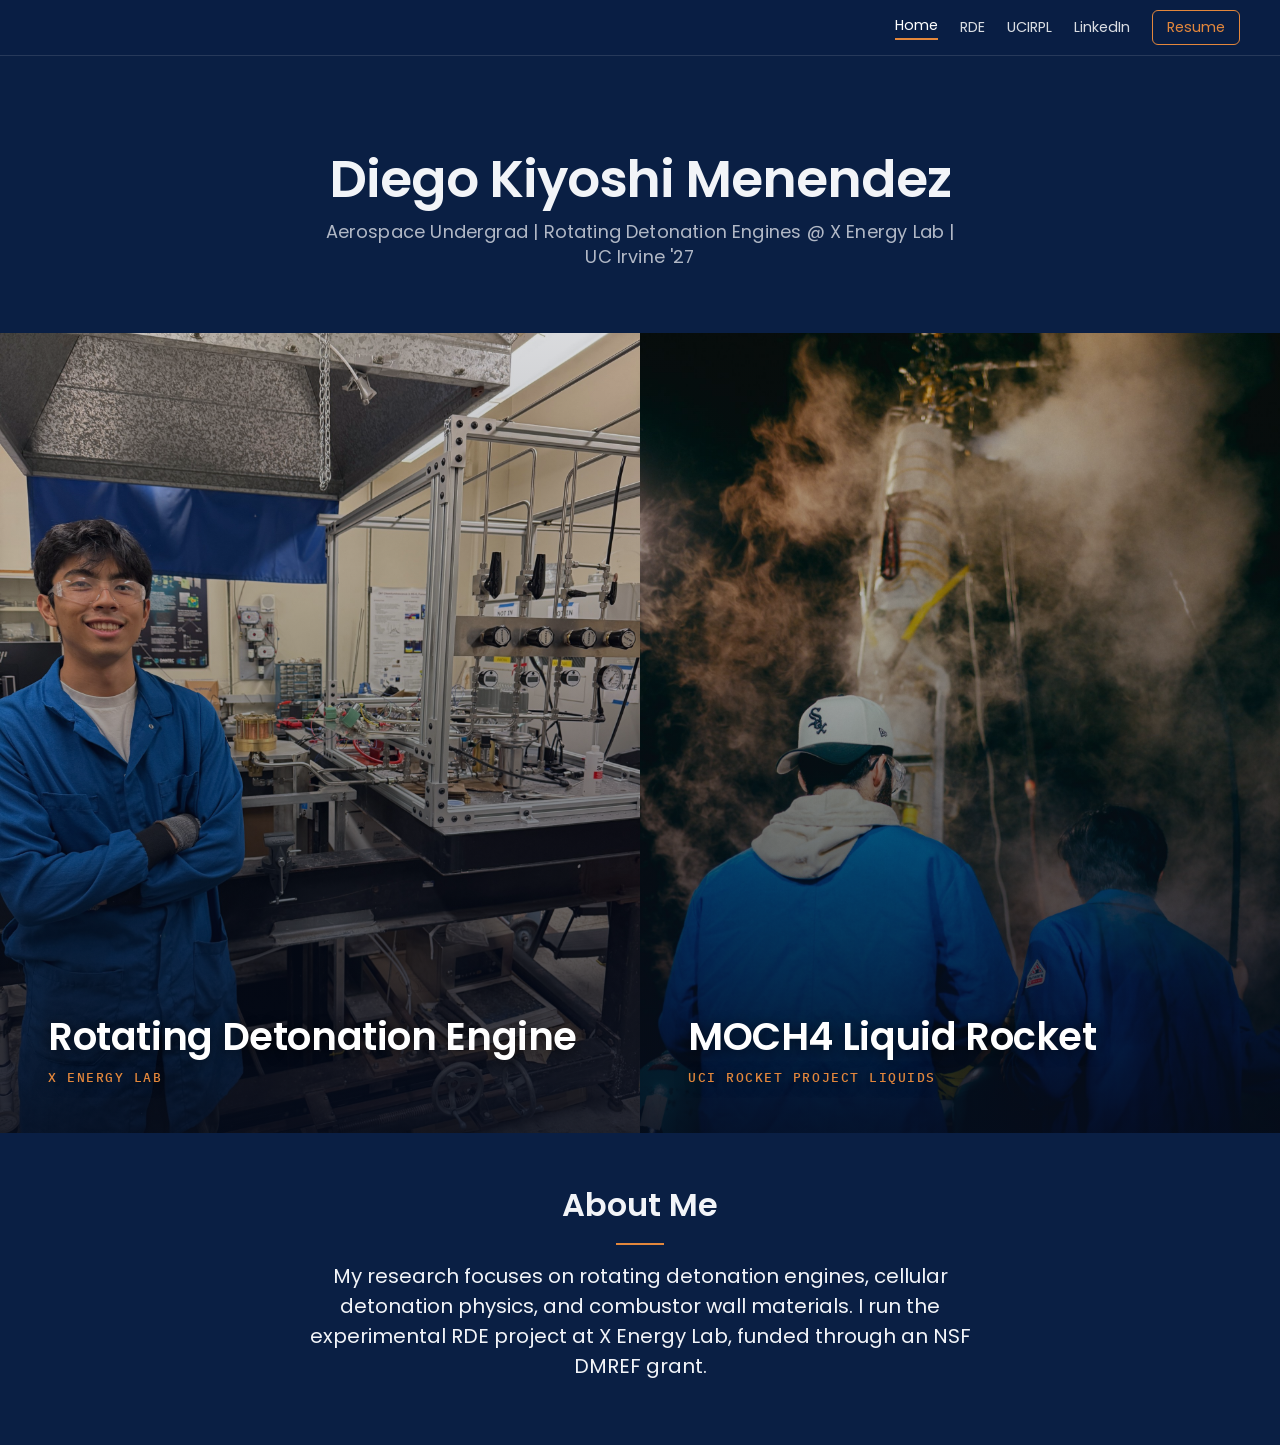
==== index.html @ c7a2fb4e "Add files via upload" ====
<!doctype html>
<html lang="en">
<head>
<meta charset="utf-8">
<meta name="viewport" content="width=device-width, initial-scale=1">
<title>Diego Kiyoshi Menendez</title>
<link rel="preconnect" href="https://fonts.googleapis.com">
<link rel="preconnect" href="https://fonts.gstatic.com" crossorigin>
<link rel="stylesheet" href="https://fonts.googleapis.com/css2?family=Poppins:wght@400;500;600;700&family=IBM+Plex+Mono:wght@400;500&display=swap">
<style>
  html, body {
    margin: 0;
    padding: 0;
    background: #0A1F44;
    color: #FFFFFF;
    font-family: "Poppins", "Helvetica Neue", Helvetica, Arial, sans-serif;
  }
  h1 {
    margin: 0;
    padding: 24px 24px;
    font-size: clamp(2rem, 4.5vw, 3.25rem);
    font-weight: 600;
    text-align: center;
  }
  h1 a {
    color: inherit;
    text-decoration: none;
  }
  .tagline {
    margin: 0;
    padding: 0 40px 20px;
    text-align: center;
    font-size: 1.1rem;
    line-height: 1.4;
  }
  .about {
    padding: 48px 40px 64px;
    max-width: 70ch;
    margin: 0 auto;
    text-align: center;
  }
  .about h2 {
    margin: 0 0 16px;
    font-size: 2rem;
    font-weight: 600;
  }
  .about p {
    margin: 0;
    font-size: 1.25rem;
    line-height: 1.5;
  }
  .links {
    display: flex;
    justify-content: center;
    gap: 32px;
    padding: 0 24px 32px;
    font-size: 1.1rem;
  }
  .links a {
    color: #FFFFFF;
    text-decoration: underline;
  }
  .panels {
    display: grid;
    grid-template-columns: 1fr 1fr;
    gap: 0;
  }
  .panel {
    position: relative;
    display: block;
    aspect-ratio: 1 / 1;
    overflow: hidden;
    color: #FFFFFF;
    text-decoration: none;
    background-color: #0A1F44;
    background-size: cover;
    background-position: center;
    transition: opacity 0.2s;
  }
  .panel:hover { opacity: 0.8; }
  .panel::before {
    content: "";
    position: absolute;
    top: 0; right: 0; bottom: 0; left: 0;
    background: rgba(0, 0, 0, 0.45);
  }
  .panel span {
    z-index: 1;
    text-shadow: 0 2px 14px rgba(0, 0, 0, 0.6);
    position: absolute;
    left: 24px;
    right: 24px;
    top: 50%;
    transform: translateY(-50%);
    text-align: center;
    font-size: clamp(1.75rem, 4vw, 3.25rem);
    font-weight: 600;
  }
  .panel span small {
    display: block;
    margin-top: 10px;
    font-size: clamp(1rem, 1.6vw, 1.3rem);
    font-weight: 500;
  }
  /* Placeholder images. To use your own, replace each url(...) with a file path,
     for example: #rde { background-image: url("images/rde.jpg"); } */
  #rde {
    background-image: url("rde.jpg");
  }
  #ucirpl {
    background-image: url("ucirpl.jpg");
  }

  @media (max-width: 700px) {
    .panels { grid-template-columns: 1fr; }
  }
</style>
<link rel="stylesheet" href="theme.css?v=2">
<script src="theme.js?v=1"></script>
</head>
<body>
  <nav class="bar bar-home"><a class="brand" href="./">Diego Kiyoshi Menendez</a><div class="bar-links"><a href="./" aria-current="page">Home</a><a href="rde.html">RDE</a><a href="ucirpl.html">UCIRPL</a><a href="https://www.linkedin.com/in/diegokmenendez">LinkedIn</a><a class="btn" href="resume.pdf">Resume</a></div></nav>
  <h1><a href="./">Diego Kiyoshi Menendez</a></h1>
  <p class="tagline">Aerospace Undergrad | Rotating Detonation Engines @ X Energy Lab | UC Irvine '27</p>
  <div class="panels">
    <a class="panel" id="rde" href="rde.html"><i class="bg"></i><span>Rotating Detonation Engine<small>X Energy Lab</small></span></a>
    <a class="panel" id="ucirpl" href="ucirpl.html"><i class="bg"></i><span>MOCH4 Liquid Rocket<small>UCI Rocket Project Liquids</small></span></a>
  </div>
  <section class="about">
    <h2>About Me</h2>
    <p>My research focuses on rotating detonation engines, cellular detonation physics, and combustor wall materials. I run the experimental RDE project at X Energy Lab, funded through an NSF DMREF grant.</p>
  </section>
</body>
</html>
---- theme.css ----
/* Visual theme layer. Loaded after each page's own styles, so it overrides them.
   To turn the whole theme off, remove the theme.css and theme.js lines from a page's <head>. */

:root {
  --accent: #E3873C;
  --accent-soft: rgba(227, 135, 60, 0.45);
  --line: rgba(255, 255, 255, 0.12);
  --mono: "IBM Plex Mono", ui-monospace, "SF Mono", Menlo, Consolas, monospace;
  /* Side gutter: 40px minimum, and content stops at 1200px wide on big screens */
  --g: max(40px, calc((100% - 1200px) / 2));
}

html { scroll-behavior: smooth; }
body { counter-reset: sec; }

/* ---------- Top bar ---------- */
.bar {
  position: sticky;
  top: 0;
  z-index: 50;
  display: flex;
  align-items: center;
  justify-content: space-between;
  gap: 12px 24px;
  flex-wrap: wrap;
  padding: 12px var(--g);
  background: rgba(10, 31, 68, 0.94);
  -webkit-backdrop-filter: blur(8px);
  backdrop-filter: blur(8px);
  border-bottom: 1px solid var(--line);
}
.bar .brand {
  color: #FFFFFF;
  text-decoration: none;
  font-weight: 600;
  font-size: 1.05rem;
}
.bar-home { justify-content: flex-end; }
.bar-home .brand { display: none; }
.bar-links {
  display: flex;
  align-items: center;
  gap: 8px 22px;
  flex-wrap: wrap;
  font-size: 0.95rem;
}
.bar-links a {
  color: #FFFFFF;
  text-decoration: none;
  opacity: 0.85;
  transition: color 0.2s, opacity 0.2s, background 0.2s;
}
.bar-links a:hover { opacity: 1; color: var(--accent); }
.bar-links a[aria-current="page"] {
  opacity: 1;
  border-bottom: 2px solid var(--accent);
  padding-bottom: 2px;
}
.bar-links a.btn {
  opacity: 1;
  color: var(--accent);
  border: 1px solid var(--accent);
  padding: 6px 14px;
  border-radius: 6px;
}
.bar-links a.btn:hover { background: var(--accent); color: #0A1F44; }

/* ---------- Headings ---------- */
h2 { font-size: clamp(1.75rem, 3.6vw, 2.75rem); }
.overview .title { font-size: clamp(1.6rem, 3.4vw, 2.5rem); }
.section h2 { font-size: clamp(1.5rem, 3vw, 2.25rem); }
.row h3 { font-size: clamp(1.4rem, 2.6vw, 2rem); }

/* Small numbered label above each section title, and a short accent rule below it */
.section h2::before,
.design .row h3::before {
  counter-increment: sec;
  content: counter(sec, decimal-leading-zero);
  display: block;
  margin-bottom: 10px;
  font-family: var(--mono);
  font-size: 0.8rem;
  font-weight: 500;
  letter-spacing: 0.14em;
  line-height: 1;
  color: var(--accent);
}
.section h2::after,
.design .row h3::after {
  content: "";
  display: block;
  width: 48px;
  height: 2px;
  margin-top: 14px;
  background: var(--accent);
}

/* ---------- Content width and spacing ---------- */
.overview { padding-left: var(--g); padding-right: var(--g); }
.hotfires-head { padding-left: var(--g); padding-right: var(--g); }
.design > h2 { padding-left: var(--g); padding-right: var(--g); }
.design .row { padding-left: var(--g); padding-right: var(--g); }

.section {
  position: relative;
  padding: 64px var(--g) 8px;
}
.overview + .section { padding-top: 48px; }
.section::before {
  content: "";
  position: absolute;
  top: 0;
  left: var(--g);
  right: var(--g);
  height: 1px;
  background: var(--line);
}
.overview + .section::before { display: none; }

/* ---------- Hotfire timeline ---------- */
.timeline { padding-left: var(--g); padding-right: var(--g); }
.timeline::before {
  left: var(--g);
  right: var(--g);
  background: var(--accent-soft);
}
.tl-item::before { background: var(--accent); }
.tl-item .date {
  font-family: var(--mono);
  font-weight: 500;
  letter-spacing: 0.02em;
  font-size: clamp(1.1rem, 2vw, 1.4rem);
}
.video {
  border-radius: 8px;
  overflow: hidden;
  border: 1px solid var(--line);
  box-sizing: border-box;
}

/* ---------- Images ---------- */
.media img,
.media video {
  border-radius: 8px;
  border: 1px solid var(--line);
  box-sizing: border-box;
}
.media.card img {
  background: #FFFFFF;
  padding: 14px;
}
.cap {
  display: block;
  margin-top: 10px;
  font-size: 0.82rem;
  line-height: 1.4;
  color: rgba(255, 255, 255, 0.58);
}

/* ---------- Links ---------- */
.pubs a {
  color: var(--accent);
  text-decoration-color: var(--accent-soft);
  text-underline-offset: 3px;
}
.pubs a:hover { text-decoration-color: var(--accent); }
.pubs .tag,
.pubs .venue { font-family: var(--mono); font-size: 0.78em; letter-spacing: 0.02em; }
.pub-group {
  font-family: var(--mono);
  font-size: 0.85rem;
  font-weight: 500;
  letter-spacing: 0.1em;
  text-transform: uppercase;
  color: var(--accent);
}
.footer a { transition: color 0.2s; }
.footer a:hover { color: var(--accent); }

/* ---------- Home: project cards ---------- */
#rde, #ucirpl { background-image: none; }
.panel .bg {
  position: absolute;
  top: 0; right: 0; bottom: 0; left: 0;
  background-size: cover;
  background-position: center;
  transition: transform 0.6s ease;
}
#rde .bg { background-image: url("rde.jpg"); }
#ucirpl .bg { background-image: url("ucirpl.jpg"); }
.panel::before { z-index: 1; transition: background 0.3s; }
.panel span { z-index: 2; }
.panel::after {
  content: "";
  position: absolute;
  top: 0; right: 0; bottom: 0; left: 0;
  z-index: 3;
  pointer-events: none;
  box-shadow: inset 0 0 0 0 var(--accent);
  transition: box-shadow 0.25s;
}
.panel:hover { opacity: 1; }
.panel:hover .bg { transform: scale(1.05); }
.panel:hover::before { background: rgba(0, 0, 0, 0.32); }
.panel:hover::after { box-shadow: inset 0 0 0 4px var(--accent); }
.panel span small {
  display: block;
  margin-top: 10px;
  font-size: clamp(1rem, 1.6vw, 1.3rem);
  font-weight: 500;
}
.about h2::after {
  content: "";
  display: block;
  width: 48px;
  height: 2px;
  margin: 14px auto 0;
  background: var(--accent);
}

/* ---------- Fade-in on scroll (only active when theme.js runs) ---------- */
html.js .reveal {
  opacity: 0;
  transform: translateY(16px);
  transition: opacity 0.7s ease, transform 0.7s ease;
}
html.js .reveal.in { opacity: 1; transform: none; }

@media (max-width: 800px) {
  .bar { position: static; }
}
@media (prefers-reduced-motion: reduce) {
  html { scroll-behavior: auto; }
  html.js .reveal { opacity: 1; transform: none; transition: none; }
  .panel .bg, .panel::before, .panel::after { transition: none; }
}

/* =====================================================================
   v2 refinements (appended). Delete everything from this line down to
   return to the v1 look.
   ===================================================================== */
:root { --text: #F2F4F8; --muted: rgba(242, 244, 248, 0.72); }
html { scroll-padding-top: 72px; }
body { color: var(--text); -webkit-font-smoothing: antialiased; text-rendering: optimizeLegibility; }
::selection { background: var(--accent); color: #0A1F44; }
a:focus-visible { outline: 2px solid var(--accent); outline-offset: 3px; border-radius: 3px; }

/* Text contrast and body scale */
.cap { color: var(--muted); font-size: 0.85rem; }
.pubs .tag, .pubs .venue { opacity: 1; color: var(--muted); font-size: 0.8rem; }
.row .sub, .role-line { opacity: 1; color: var(--muted); }
.section .detail, .row .detail, .row .detail-list, .overview p {
  font-size: clamp(1rem, 1.3vw, 1.125rem);
  line-height: 1.65;
}

/* Bar */
.bar { padding-top: 10px; padding-bottom: 10px; }
.bar-links { font-size: 0.9rem; }
.bar .brand { font-size: 1rem; }

/* Home hero */
h1 { letter-spacing: -0.02em; line-height: 1.05; padding: clamp(56px, 8vw, 96px) 24px 12px; }
.tagline {
  max-width: 60ch;
  margin: 0 auto;
  padding: 0 24px clamp(36px, 5vw, 64px);
  font-size: clamp(0.95rem, 1.4vw, 1.125rem);
  color: var(--muted);
  letter-spacing: 0.01em;
}

/* Home cards */
.panel { aspect-ratio: 4 / 5; }
.panel::before {
  background: linear-gradient(to top, rgba(5, 12, 28, 0.88) 0%, rgba(5, 12, 28, 0.35) 55%, rgba(5, 12, 28, 0.15) 100%);
}
.panel:hover::before { background: linear-gradient(to top, rgba(5, 12, 28, 0.8) 0%, rgba(5, 12, 28, 0.22) 55%, rgba(5, 12, 28, 0.08) 100%); }
.panel span {
  top: auto;
  bottom: clamp(24px, 4vw, 48px);
  transform: none;
  text-align: left;
  left: clamp(24px, 4vw, 48px);
  right: 24px;
  font-size: clamp(1.5rem, 3vw, 2.5rem);
  line-height: 1.1;
  letter-spacing: -0.01em;
}
.panel span small {
  font-family: var(--mono);
  font-size: 0.8rem;
  font-weight: 500;
  letter-spacing: 0.12em;
  text-transform: uppercase;
  color: var(--accent);
  margin-top: 12px;
}

/* Section rhythm */
.section h2::before, .design .row h3::before { font-size: 0.75rem; margin-bottom: 14px; }
.section { padding-top: clamp(56px, 7vw, 96px); padding-bottom: clamp(24px, 3vw, 40px); }
.overview + .section { padding-top: clamp(40px, 5vw, 64px); }
.section h2 { letter-spacing: -0.015em; }
.section h2::after, .design .row h3::after { margin-top: 16px; margin-bottom: 8px; }
.section .detail + .detail { margin-top: 16px; }

/* UCIRPL hierarchy */
.hotfires-head h2, .design > h2 {
  font-size: clamp(1.75rem, 3.6vw, 2.75rem);
  font-weight: 600;
  letter-spacing: -0.015em;
}
.hotfires-head .role-line { font-size: clamp(1rem, 1.6vw, 1.25rem); }
.design > h2 { padding-top: clamp(32px, 5vw, 56px); }
.design .row { padding-top: 28px; padding-bottom: 28px; }
.design .row + .row { border-top: 1px solid var(--line); }
.design .row + .row { margin-left: var(--g); margin-right: var(--g); padding-left: 0; padding-right: 0; }
.row h3 { font-weight: 600; }

/* Media framing (no cropping) */
.media img, .media video, .video { border-radius: 10px; box-shadow: 0 12px 32px -12px rgba(0, 0, 0, 0.6); }
.media.card img { padding: 18px; }

/* Publications */
.pub-group { margin-top: 32px; padding-top: 16px; border-top: 1px solid var(--line); font-size: 0.78rem; letter-spacing: 0.14em; }
.pubs li { margin-bottom: 24px; padding-left: 14px; border-left: 2px solid var(--accent-soft); transition: border-color 0.2s; }
.pubs li:hover { border-left-color: var(--accent); }
.pubs a { font-weight: 500; line-height: 1.35; }
.pubs .tag { margin-bottom: 4px; }
.pubs .venue { margin-top: 6px; }

/* Footer */
.footer { border-top: 1px solid var(--line); padding: 32px var(--g); gap: 28px; font-size: 0.9rem; }
.footer a { color: var(--muted); text-decoration: none; border-bottom: 1px solid transparent; transition: color 0.2s, border-color 0.2s; }
.footer a:hover { color: var(--accent); border-bottom-color: var(--accent); }

/* Mobile */
@media (max-width: 700px) { .panel { aspect-ratio: 4 / 3; } }
@media (max-width: 800px) {
  :root { --g: max(20px, calc((100% - 1200px) / 2)); }
  .bar { padding: 10px 20px; gap: 8px 16px; }
  .bar-links, .bar-home .bar-links { width: 100%; justify-content: space-between; font-size: 0.88rem; gap: 6px 12px; }
  .bar-links a.btn { padding: 5px 12px; }
  .section, .overview, .hotfires-head, .design > h2, .design .row, .timeline { padding-left: 20px; padding-right: 20px; }
  .design .row + .row { margin-left: 0; margin-right: 0; padding-left: 20px; padding-right: 20px; }
  .section::before { left: 20px; right: 20px; }
  .section h2::after, .design .row h3::after { width: 40px; }
}
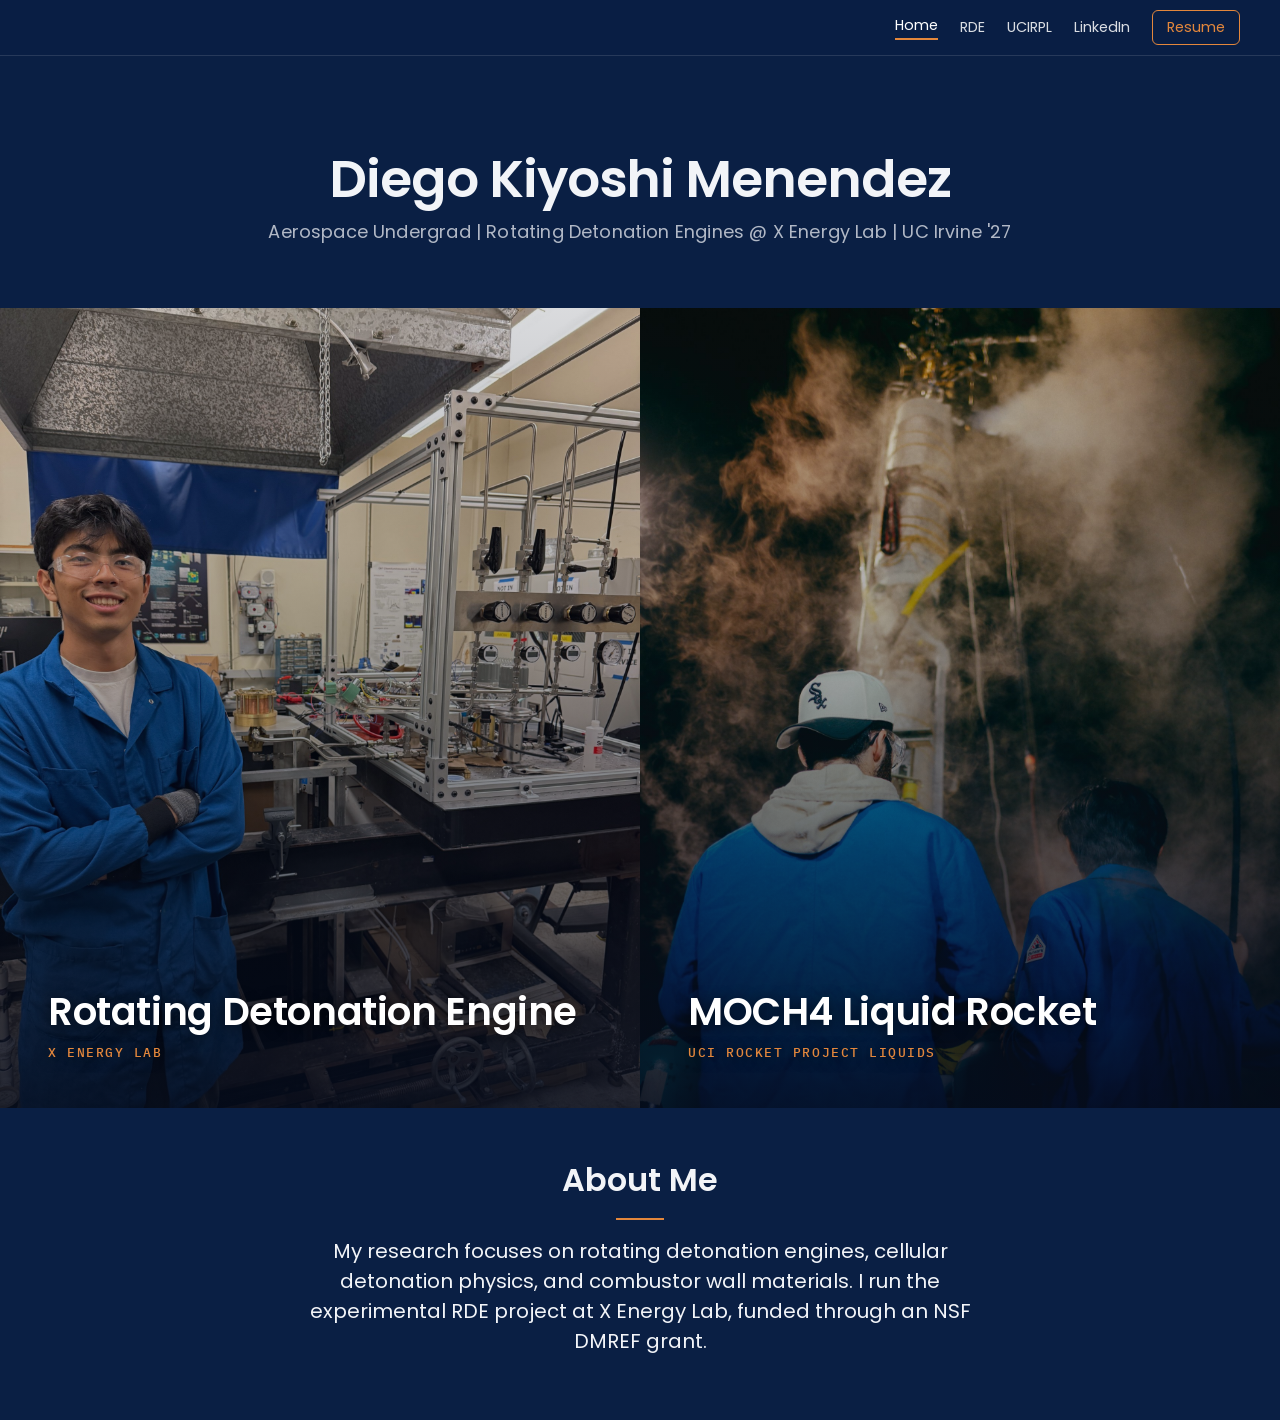
==== commit 7abab400: "Add files via upload" ====
--- a/index.html
+++ b/index.html
@@ -115,7 +115,7 @@
     .panels { grid-template-columns: 1fr; }
   }
 </style>
-<link rel="stylesheet" href="theme.css?v=2">
+<link rel="stylesheet" href="theme.css?v=3">
 <script src="theme.js?v=1"></script>
 </head>
 <body>
--- a/theme.css
+++ b/theme.css
@@ -262,7 +262,8 @@
 /* Home hero */
 h1 { letter-spacing: -0.02em; line-height: 1.05; padding: clamp(56px, 8vw, 96px) 24px 12px; }
 .tagline {
-  max-width: 60ch;
+  max-width: 90ch;
+  text-wrap: balance;
   margin: 0 auto;
   padding: 0 24px clamp(36px, 5vw, 64px);
   font-size: clamp(0.95rem, 1.4vw, 1.125rem);
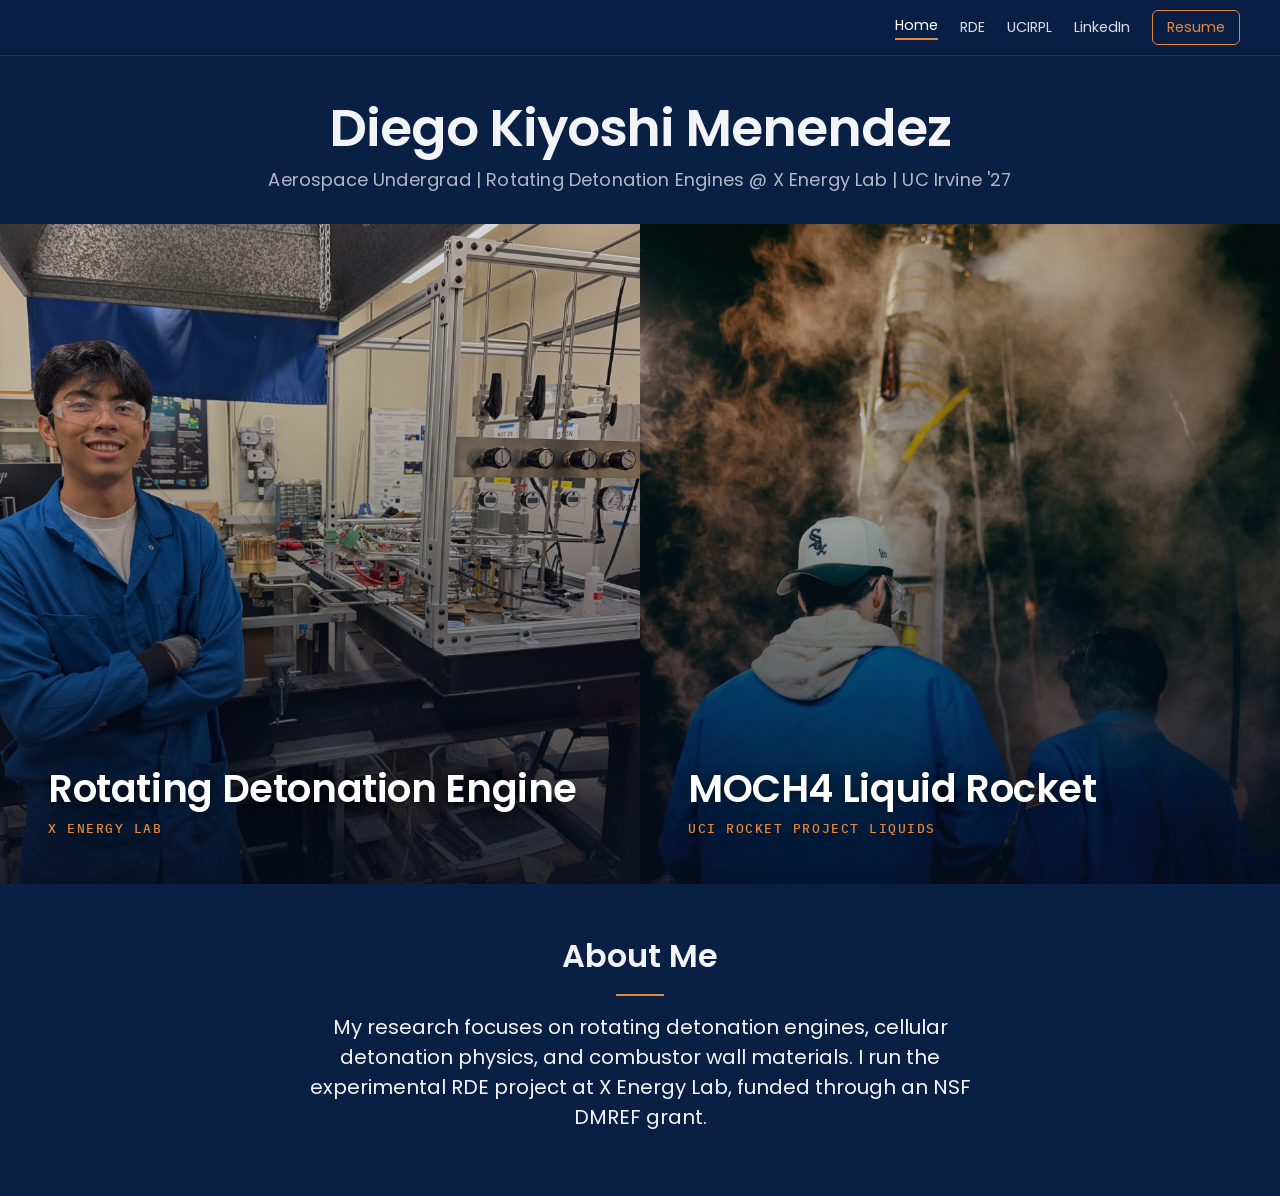
==== commit 8838ba4b: "Add files via upload" ====
--- a/index.html
+++ b/index.html
@@ -115,7 +115,7 @@
     .panels { grid-template-columns: 1fr; }
   }
 </style>
-<link rel="stylesheet" href="theme.css?v=3">
+<link rel="stylesheet" href="theme.css?v=5">
 <script src="theme.js?v=1"></script>
 </head>
 <body>
--- a/theme.css
+++ b/theme.css
@@ -348,3 +348,12 @@
   .section::before { left: 20px; right: 20px; }
   .section h2::after, .design .row h3::after { width: 40px; }
 }
+
+/* Captions hidden for consistency (UCIRPL has none). Delete this rule to show them on the RDE page again. */
+.cap { display: none; }
+
+/* Home: keep project titles visible on first load. Delete this block to undo. */
+h1 { padding-top: clamp(28px, 3.5vw, 48px); }
+.tagline { padding-bottom: clamp(20px, 2.5vw, 32px); }
+.panel { aspect-ratio: auto; height: clamp(420px, calc(100svh - 240px), 760px); }
+@media (max-width: 700px) { .panel { height: auto; aspect-ratio: 4 / 3; } }
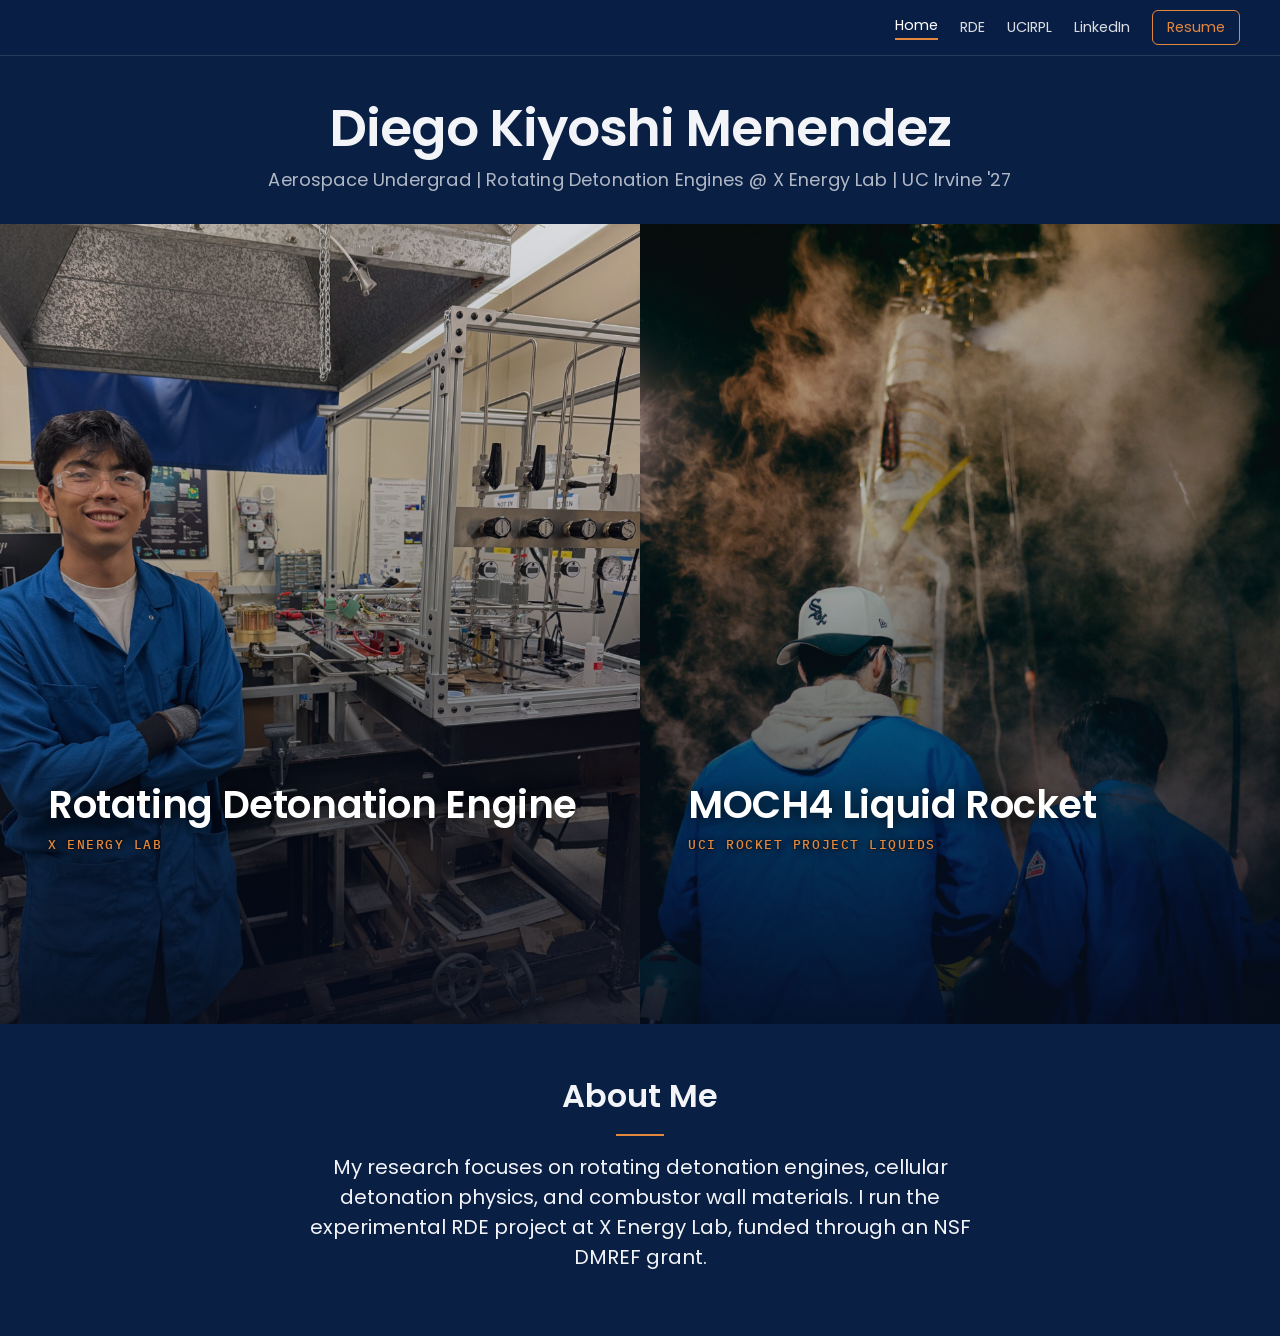
==== commit 00061701: "Add files via upload" ====
--- a/index.html
+++ b/index.html
@@ -115,7 +115,7 @@
     .panels { grid-template-columns: 1fr; }
   }
 </style>
-<link rel="stylesheet" href="theme.css?v=5">
+<link rel="stylesheet" href="theme.css?v=6">
 <script src="theme.js?v=1"></script>
 </head>
 <body>
--- a/theme.css
+++ b/theme.css
@@ -357,3 +357,28 @@
 .tagline { padding-bottom: clamp(20px, 2.5vw, 32px); }
 .panel { aspect-ratio: auto; height: clamp(420px, calc(100svh - 240px), 760px); }
 @media (max-width: 700px) { .panel { height: auto; aspect-ratio: 4 / 3; } }
+
+/* Home: tall cards, titles float with the scroll then settle at the card bottom.
+   Delete this block (and the "fit the viewport" block above it) to undo. */
+.panel {
+  height: auto;
+  aspect-ratio: 4 / 5;
+  overflow: clip;
+  display: flex;
+  align-items: flex-end;
+}
+.panel span {
+  position: sticky;
+  top: auto;
+  left: auto;
+  right: auto;
+  bottom: clamp(24px, 4vw, 48px);
+  transform: none;
+  box-sizing: border-box;
+  width: 100%;
+  margin-bottom: clamp(24px, 4vw, 48px);
+  padding: 0 clamp(24px, 4vw, 48px);
+}
+@media (max-width: 700px) { .panel { aspect-ratio: 4 / 3; } }
+.panel span small { text-shadow: 0 1px 10px rgba(0, 0, 0, 0.95), 0 0 3px rgba(0, 0, 0, 0.8); }
+.panel span { text-shadow: 0 2px 16px rgba(0, 0, 0, 0.8); }
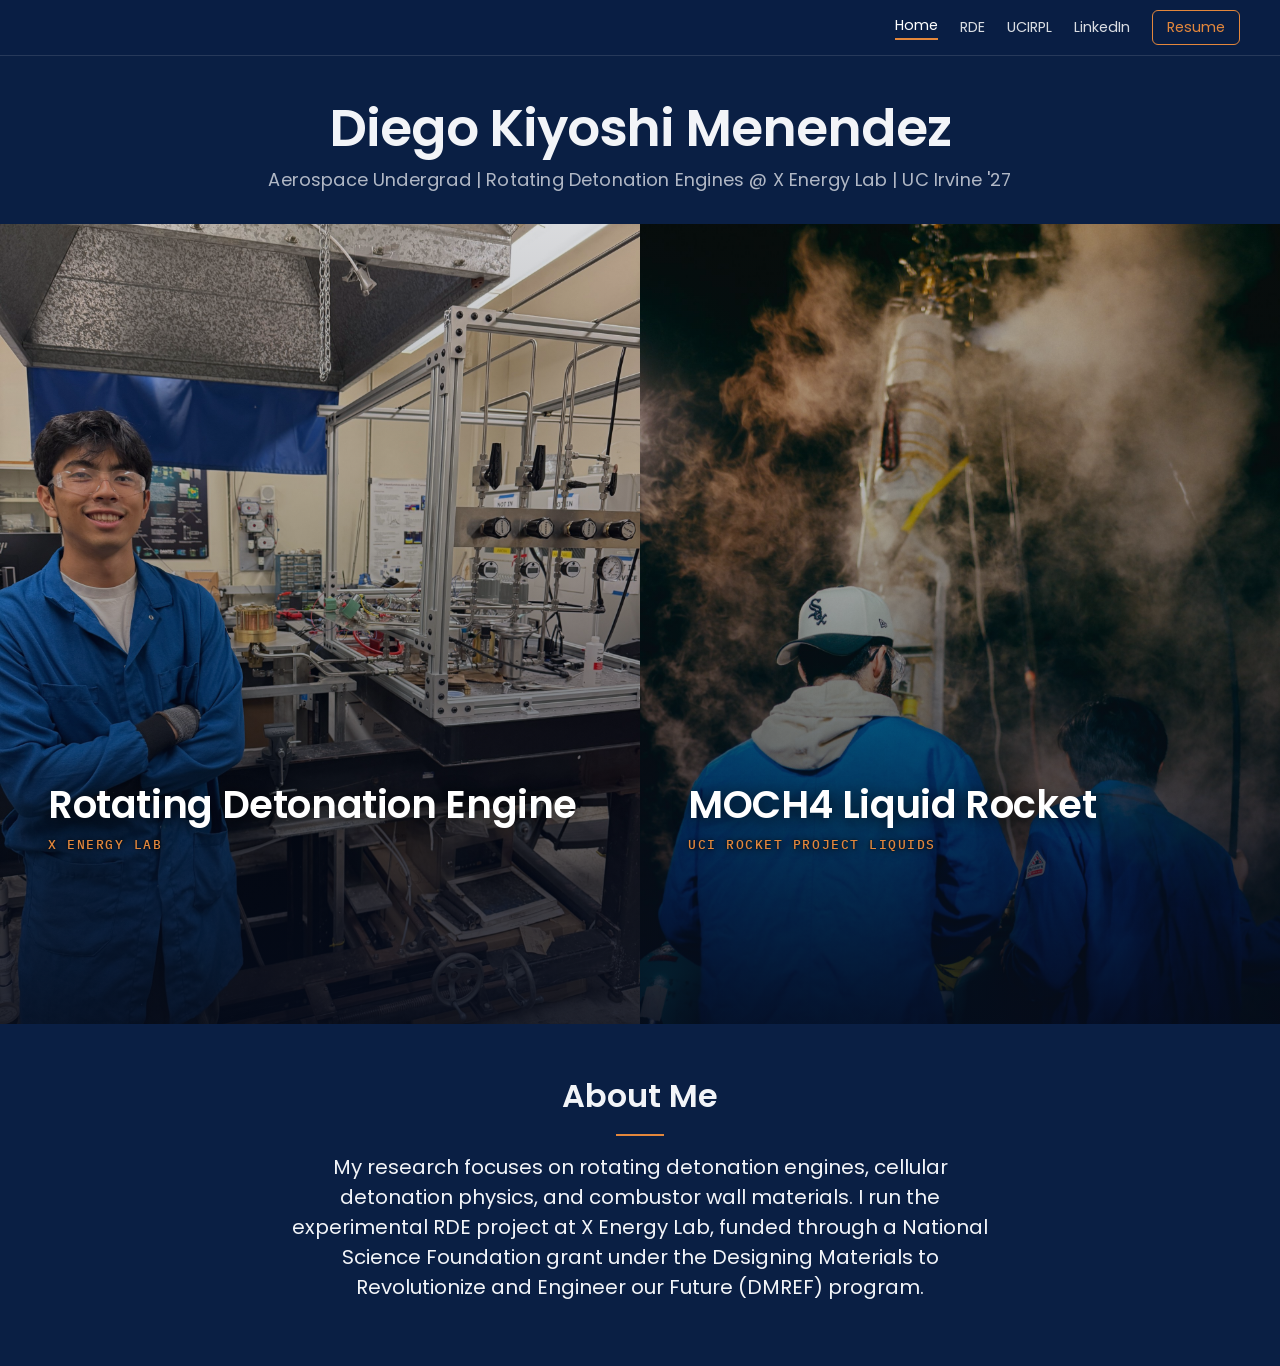
==== commit 442f8847: "Add files via upload" ====
--- a/index.html
+++ b/index.html
@@ -128,7 +128,7 @@
   </div>
   <section class="about">
     <h2>About Me</h2>
-    <p>My research focuses on rotating detonation engines, cellular detonation physics, and combustor wall materials. I run the experimental RDE project at X Energy Lab, funded through an NSF DMREF grant.</p>
+    <p>My research focuses on rotating detonation engines, cellular detonation physics, and combustor wall materials. I run the experimental RDE project at X Energy Lab, funded through a National Science Foundation grant under the Designing Materials to Revolutionize and Engineer our Future (DMREF) program.</p>
   </section>
 </body>
 </html>
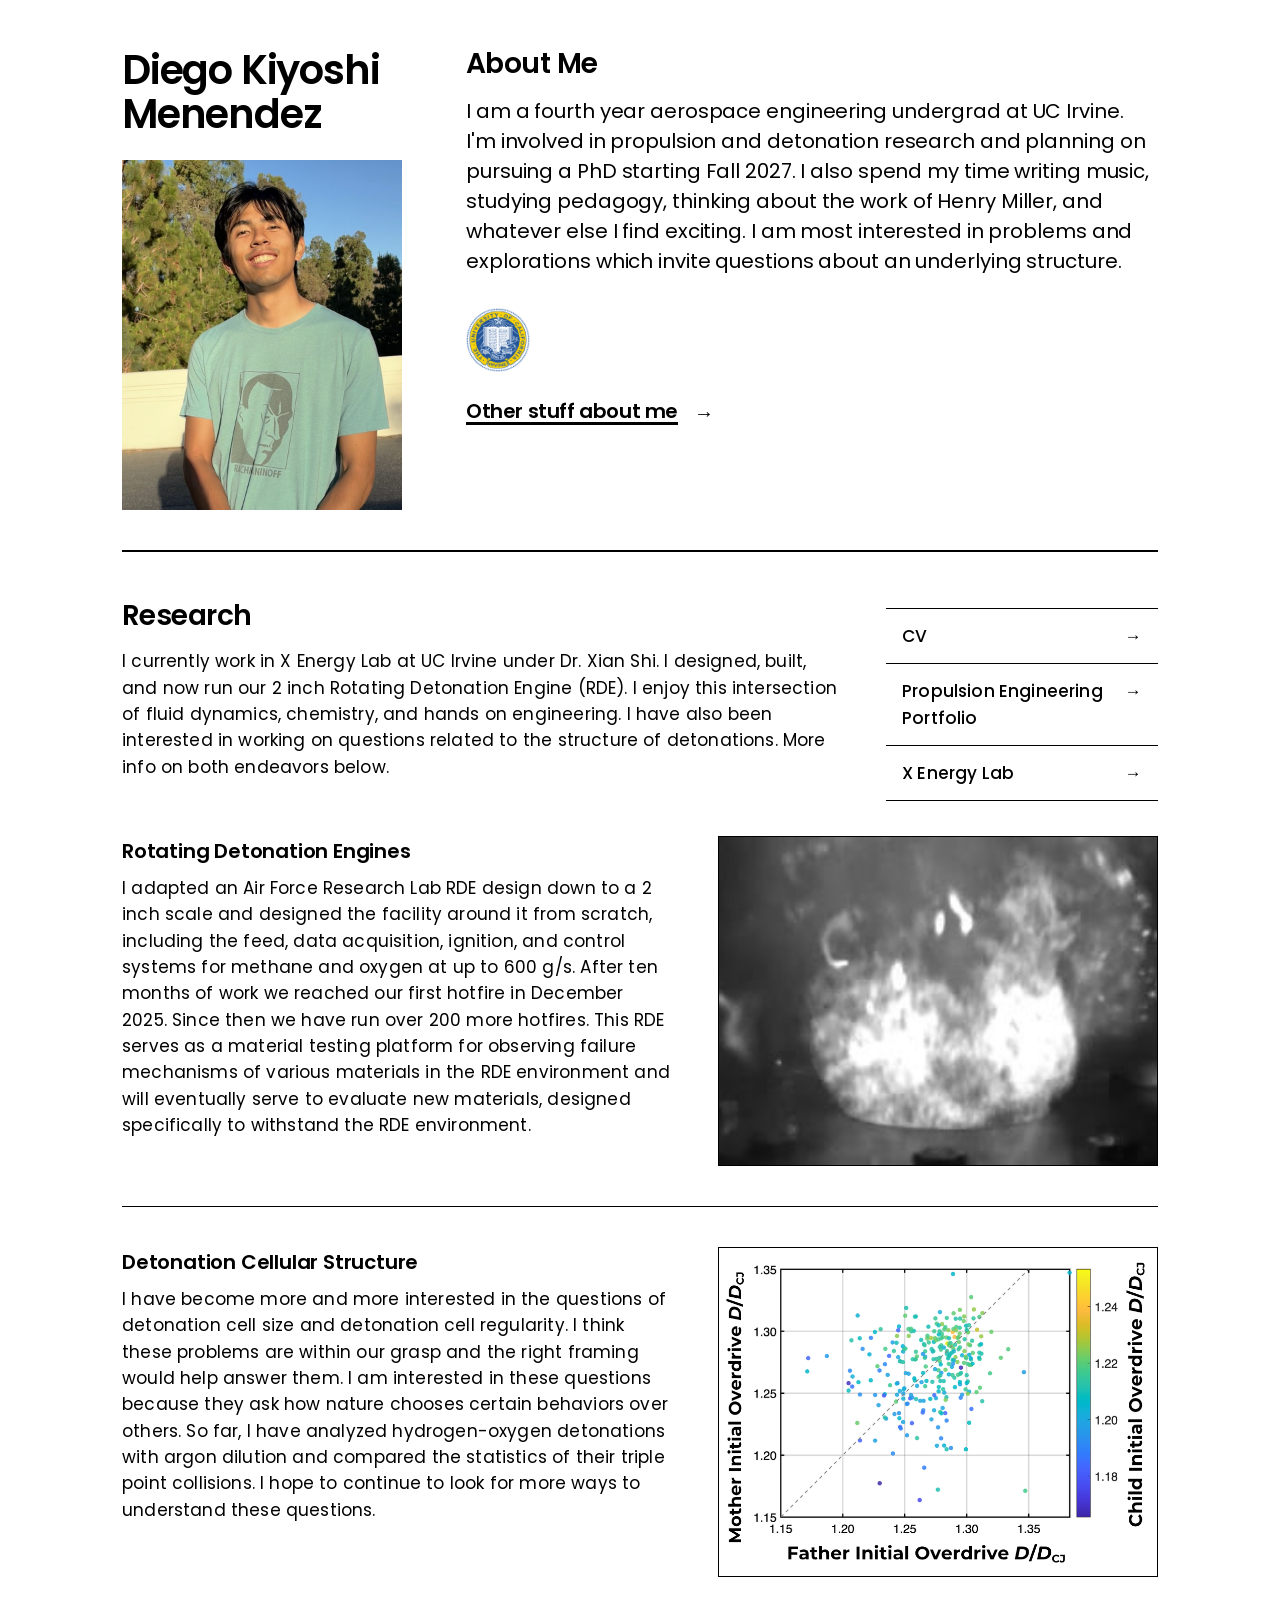
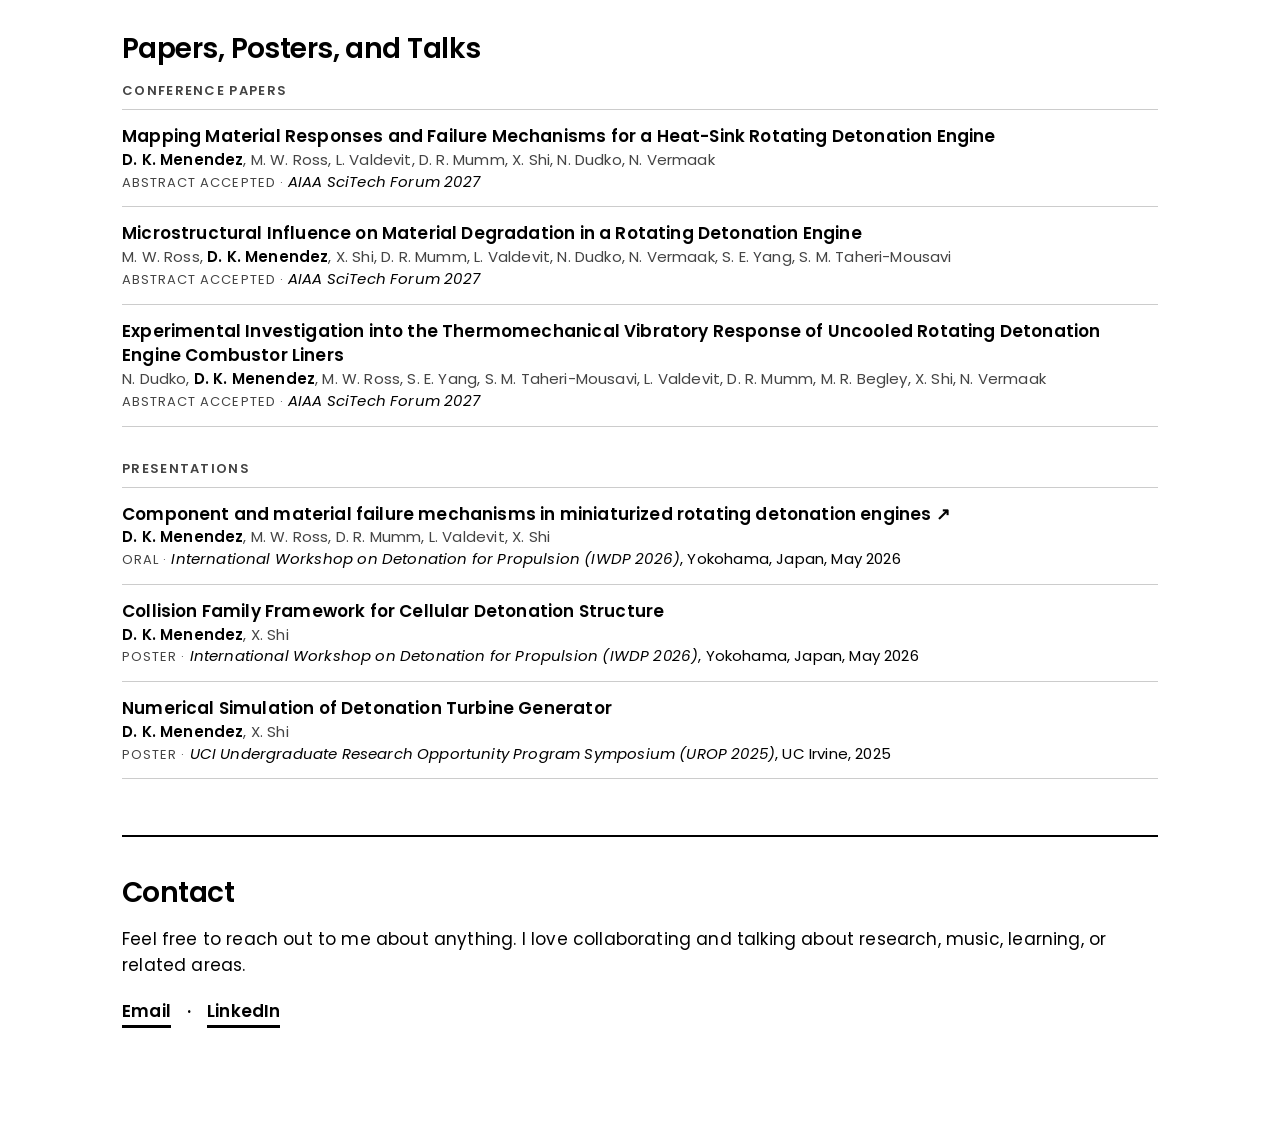
==== commit 623a3c61: "Personal site: home page, styles, CV, portrait, UCI logos" ====
--- a/index.html
+++ b/index.html
@@ -1,134 +1,122 @@
 <!doctype html>
 <html lang="en">
 <head>
-<meta charset="utf-8">
-<meta name="viewport" content="width=device-width, initial-scale=1">
-<title>Diego Kiyoshi Menendez</title>
-<link rel="preconnect" href="https://fonts.googleapis.com">
-<link rel="preconnect" href="https://fonts.gstatic.com" crossorigin>
-<link rel="stylesheet" href="https://fonts.googleapis.com/css2?family=Poppins:wght@400;500;600;700&family=IBM+Plex+Mono:wght@400;500&display=swap">
-<style>
-  html, body {
-    margin: 0;
-    padding: 0;
-    background: #0A1F44;
-    color: #FFFFFF;
-    font-family: "Poppins", "Helvetica Neue", Helvetica, Arial, sans-serif;
-  }
-  h1 {
-    margin: 0;
-    padding: 24px 24px;
-    font-size: clamp(2rem, 4.5vw, 3.25rem);
-    font-weight: 600;
-    text-align: center;
-  }
-  h1 a {
-    color: inherit;
-    text-decoration: none;
-  }
-  .tagline {
-    margin: 0;
-    padding: 0 40px 20px;
-    text-align: center;
-    font-size: 1.1rem;
-    line-height: 1.4;
-  }
-  .about {
-    padding: 48px 40px 64px;
-    max-width: 70ch;
-    margin: 0 auto;
-    text-align: center;
-  }
-  .about h2 {
-    margin: 0 0 16px;
-    font-size: 2rem;
-    font-weight: 600;
-  }
-  .about p {
-    margin: 0;
-    font-size: 1.25rem;
-    line-height: 1.5;
-  }
-  .links {
-    display: flex;
-    justify-content: center;
-    gap: 32px;
-    padding: 0 24px 32px;
-    font-size: 1.1rem;
-  }
-  .links a {
-    color: #FFFFFF;
-    text-decoration: underline;
-  }
-  .panels {
-    display: grid;
-    grid-template-columns: 1fr 1fr;
-    gap: 0;
-  }
-  .panel {
-    position: relative;
-    display: block;
-    aspect-ratio: 1 / 1;
-    overflow: hidden;
-    color: #FFFFFF;
-    text-decoration: none;
-    background-color: #0A1F44;
-    background-size: cover;
-    background-position: center;
-    transition: opacity 0.2s;
-  }
-  .panel:hover { opacity: 0.8; }
-  .panel::before {
-    content: "";
-    position: absolute;
-    top: 0; right: 0; bottom: 0; left: 0;
-    background: rgba(0, 0, 0, 0.45);
-  }
-  .panel span {
-    z-index: 1;
-    text-shadow: 0 2px 14px rgba(0, 0, 0, 0.6);
-    position: absolute;
-    left: 24px;
-    right: 24px;
-    top: 50%;
-    transform: translateY(-50%);
-    text-align: center;
-    font-size: clamp(1.75rem, 4vw, 3.25rem);
-    font-weight: 600;
-  }
-  .panel span small {
-    display: block;
-    margin-top: 10px;
-    font-size: clamp(1rem, 1.6vw, 1.3rem);
-    font-weight: 500;
-  }
-  /* Placeholder images. To use your own, replace each url(...) with a file path,
-     for example: #rde { background-image: url("images/rde.jpg"); } */
-  #rde {
-    background-image: url("rde.jpg");
-  }
-  #ucirpl {
-    background-image: url("ucirpl.jpg");
-  }
-
-  @media (max-width: 700px) {
-    .panels { grid-template-columns: 1fr; }
-  }
-</style>
-<link rel="stylesheet" href="theme.css?v=6">
-<script src="theme.js?v=1"></script>
+  <meta charset="utf-8">
+  <meta name="viewport" content="width=device-width, initial-scale=1">
+  <meta name="robots" content="noindex">
+  <title>Diego Kiyoshi Menendez</title>
+  <link rel="preconnect" href="https://fonts.googleapis.com">
+  <link rel="preconnect" href="https://fonts.gstatic.com" crossorigin>
+  <link href="https://fonts.googleapis.com/css2?family=Poppins:wght@400;500;600;700&display=swap" rel="stylesheet">
+  <link rel="stylesheet" href="style.css">
 </head>
 <body>
-  <nav class="bar bar-home"><a class="brand" href="./">Diego Kiyoshi Menendez</a><div class="bar-links"><a href="./" aria-current="page">Home</a><a href="rde.html">RDE</a><a href="ucirpl.html">UCIRPL</a><a href="https://www.linkedin.com/in/diegokmenendez">LinkedIn</a><a class="btn" href="resume.pdf">Resume</a></div></nav>
-  <h1><a href="./">Diego Kiyoshi Menendez</a></h1>
-  <p class="tagline">Aerospace Undergrad | Rotating Detonation Engines @ X Energy Lab | UC Irvine '27</p>
-  <div class="panels">
-    <a class="panel" id="rde" href="rde.html"><i class="bg"></i><span>Rotating Detonation Engine<small>X Energy Lab</small></span></a>
-    <a class="panel" id="ucirpl" href="ucirpl.html"><i class="bg"></i><span>MOCH4 Liquid Rocket<small>UCI Rocket Project Liquids</small></span></a>
+  <header class="top">
+    <div class="identity">
+      <h1 class="name">Diego Kiyoshi Menendez</h1>
+      <div class="portrait"><img src="portrait.jpg" alt="Portrait of Diego Kiyoshi Menendez"></div>
+    </div>
+    <section class="about" id="about">
+      <h2>About Me</h2>
+      <p>I am a fourth year aerospace engineering undergrad at UC Irvine. I'm involved in propulsion and detonation research and planning on pursuing a PhD starting Fall 2027. I also spend my time writing music, studying pedagogy, thinking about the work of Henry Miller, and whatever else I find exciting. I am most interested in problems and explorations which invite questions about an underlying structure.</p>
+      <div class="logo-box">
+        <div class="logo-slot"><img src="uci-seal.png" alt="University of California, Irvine seal"></div>
+      </div>
+      <a class="other-stuff" href="other-stuff/index.html">
+        <span class="other-stuff-label">Other stuff about me</span>
+        <span class="other-stuff-arrow" aria-hidden="true">&rarr;</span>
+      </a>
+    </section>
+  </header>
+
+  <div class="research-layout">
+    <main class="research">
+      <section id="research-overview">
+        <h2>Research</h2>
+        <p>I currently work in X Energy Lab at UC Irvine under Dr. Xian Shi. I designed, built, and now run our 2 inch Rotating Detonation Engine (RDE). I enjoy this intersection of fluid dynamics, chemistry, and hands on engineering. I have also been interested in working on questions related to the structure of detonations. More info on both endeavors below.</p>
+      </section>
+
+      <section id="threads">
+      <article class="thread" id="thread-1">
+        <div class="thread-body">
+        <h3>Rotating Detonation Engines</h3>
+        <p>I adapted an Air Force Research Lab RDE design down to a 2 inch scale and designed the facility around it from scratch, including the feed, data acquisition, ignition, and control systems for methane and oxygen at up to 600 g/s. After ten months of work we reached our first hotfire in December 2025. Since then we have run over 200 more hotfires. This RDE serves as a material testing platform for observing failure mechanisms of various materials in the RDE environment and will eventually serve to evaluate new materials, designed specifically to withstand the RDE environment.</p>
+        </div>
+        <figure class="thread-media">
+          <video autoplay muted loop playsinline preload="auto" disablepictureinpicture poster="media/rde-test-poster.jpg" aria-label="Test footage of the 2 inch rotating detonation engine">
+            <source src="media/rde-test.mp4" type="video/mp4">
+          </video>
+        </figure>
+      </article>
+      <article class="thread" id="thread-2">
+        <div class="thread-body">
+        <h3>Detonation Cellular Structure</h3>
+        <p>I have become more and more interested in the questions of detonation cell size and detonation cell regularity. I think these problems are within our grasp and the right framing would help answer them. I am interested in these questions because they ask how nature chooses certain behaviors over others. So far, I have analyzed hydrogen-oxygen detonations with argon dilution and compared the statistics of their triple point collisions. I hope to continue to look for more ways to understand these questions.</p>
+        </div>
+        <figure class="thread-media">
+          <img src="media/cell-structure.png" alt="Scatter plot of mother versus father collision initial overdrive, with each point colored by the child collision initial overdrive">
+        </figure>
+      </article>
+      </section>
+
+      <section id="publications">
+        <h2>Papers, Posters, and Talks</h2>
+
+        <h3>Conference papers</h3>
+        <ul class="pub-list">
+          <li>
+            <span class="pub-title">Mapping Material Responses and Failure Mechanisms for a Heat-Sink Rotating Detonation Engine</span>
+            <span class="pub-authors"><strong>D. K. Menendez</strong>, M. W. Ross, L. Valdevit, D. R. Mumm, X. Shi, N. Dudko, N. Vermaak</span>
+            <span class="pub-venue"><span class="pub-tag">Abstract accepted &middot;</span> <em>AIAA SciTech Forum 2027</em></span>
+          </li>
+          <li>
+            <span class="pub-title">Microstructural Influence on Material Degradation in a Rotating Detonation Engine</span>
+            <span class="pub-authors">M. W. Ross, <strong>D. K. Menendez</strong>, X. Shi, D. R. Mumm, L. Valdevit, N. Dudko, N. Vermaak, S. E. Yang, S. M. Taheri-Mousavi</span>
+            <span class="pub-venue"><span class="pub-tag">Abstract accepted &middot;</span> <em>AIAA SciTech Forum 2027</em></span>
+          </li>
+          <li>
+            <span class="pub-title">Experimental Investigation into the Thermomechanical Vibratory Response of Uncooled Rotating Detonation Engine Combustor Liners</span>
+            <span class="pub-authors">N. Dudko, <strong>D. K. Menendez</strong>, M. W. Ross, S. E. Yang, S. M. Taheri-Mousavi, L. Valdevit, D. R. Mumm, M. R. Begley, X. Shi, N. Vermaak</span>
+            <span class="pub-venue"><span class="pub-tag">Abstract accepted &middot;</span> <em>AIAA SciTech Forum 2027</em></span>
+          </li>
+        </ul>
+
+        <h3>Presentations</h3>
+        <ul class="pub-list">
+          <li>
+            <a class="pub-title" href="https://diegokmenendez.github.io/propulsion-engineering-portfolio/pub-iwdp-2026.pdf">Component and material failure mechanisms in miniaturized rotating detonation engines</a>
+            <span class="pub-authors"><strong>D. K. Menendez</strong>, M. W. Ross, D. R. Mumm, L. Valdevit, X. Shi</span>
+            <span class="pub-venue"><span class="pub-tag">Oral &middot;</span> <em>International Workshop on Detonation for Propulsion (IWDP 2026)</em>, Yokohama, Japan, May 2026</span>
+          </li>
+          <li>
+            <span class="pub-title">Collision Family Framework for Cellular Detonation Structure</span>
+            <span class="pub-authors"><strong>D. K. Menendez</strong>, X. Shi</span>
+            <span class="pub-venue"><span class="pub-tag">Poster &middot;</span> <em>International Workshop on Detonation for Propulsion (IWDP 2026)</em>, Yokohama, Japan, May 2026</span>
+          </li>
+          <li>
+            <span class="pub-title">Numerical Simulation of Detonation Turbine Generator</span>
+            <span class="pub-authors"><strong>D. K. Menendez</strong>, X. Shi</span>
+            <span class="pub-venue"><span class="pub-tag">Poster &middot;</span> <em>UCI Undergraduate Research Opportunity Program Symposium (UROP 2025)</em>, UC Irvine, 2025</span>
+          </li>
+        </ul>
+      </section>
+    </main>
+
+    <aside class="side">
+      <a href="cv.pdf">CV</a>
+      <a href="https://diegokmenendez.github.io/propulsion-engineering-portfolio/">Propulsion Engineering Portfolio</a>
+      <a href="https://faculty.sites.uci.edu/xenergylab/">X Energy Lab</a>
+    </aside>
   </div>
-  <section class="about">
-    <h2>About Me</h2>
-    <p>My research focuses on rotating detonation engines, cellular detonation physics, and combustor wall materials. I run the experimental RDE project at X Energy Lab, funded through a National Science Foundation grant under the Designing Materials to Revolutionize and Engineer our Future (DMREF) program.</p>
-  </section>
+
+  <footer class="contact-section" id="contact">
+    <h2>Contact</h2>
+    <p>Feel free to reach out to me about anything. I love collaborating and talking about research, music, learning, or related areas.</p>
+    <p class="contact">
+      <a href="mailto:dkmenend@uci.edu">Email</a>
+      <span aria-hidden="true">&middot;</span>
+      <a href="https://www.linkedin.com/in/diegokmenendez">LinkedIn</a>
+    </p>
+  </footer>
 </body>
 </html>
--- a/style.css
+++ b/style.css
@@ -0,0 +1,323 @@
+*, *::before, *::after { box-sizing: border-box; }
+
+body {
+  margin: 0;
+  padding: 48px 32px 96px;
+  max-width: 1100px;
+  margin-inline: auto;
+  font-family: Poppins, "Helvetica Neue", Helvetica, Arial, sans-serif;
+  font-size: 17px;
+  line-height: 1.55;
+  letter-spacing: 0.01em;
+  font-weight: 400;
+}
+
+h1, h2 { font-weight: 600; margin: 0; }
+h1.name { font-size: 40px; line-height: 1.1; letter-spacing: -0.03em; }
+h2 { font-size: 28px; line-height: 1.15; letter-spacing: -0.02em; margin-bottom: 16px; }
+
+a { color: inherit; }
+a:focus-visible { outline: 3px solid #000; outline-offset: 3px; }
+.tile:focus-visible { outline-offset: 4px; }
+@media (prefers-reduced-motion: reduce) { * { transition: none !important; } }
+
+.top {
+  display: grid;
+  grid-template-columns: 280px 1fr;
+  gap: 64px;
+  align-items: start;
+  padding-bottom: 40px;
+  border-bottom: 2px solid currentColor;
+  margin-bottom: 48px;
+}
+.portrait {
+  margin-top: 24px;
+  width: 100%;
+  max-width: 280px;
+  aspect-ratio: 4 / 5;
+  overflow: hidden;
+  display: flex;
+  align-items: center;
+  justify-content: center;
+  font-weight: 500;
+  font-size: 16px;
+}
+.contact-section {
+  margin-top: 0;
+  padding-top: 40px;
+  border-top: 2px solid currentColor;
+}
+.contact-section p { margin: 0; }
+.contact-section .contact {
+  display: flex;
+  align-items: baseline;
+  gap: 16px;
+  margin: 20px 0 0;
+  font-size: 17px;
+  font-weight: 600;
+}
+.contact a { text-decoration: none; border-bottom: 3px solid currentColor; }
+.contact a:hover, .contact a:focus-visible { background: #000; color: #fff; }
+.portrait img { width: 100%; height: 100%; object-fit: cover; display: block; }
+.about p { margin: 0; font-size: 20px; line-height: 1.5; max-width: 38em; letter-spacing: -0.005em; }
+
+.logo-box {
+  display: flex;
+  align-items: center;
+  justify-content: flex-start;
+  gap: 40px;
+  width: fit-content;
+  margin-top: 32px;
+  padding: 0;
+  background: transparent;
+  border: 0;
+  border-radius: 0;
+}
+.logo-slot {
+  flex: 0 1 auto;
+  min-height: 64px;
+  display: flex;
+  align-items: center;
+  justify-content: center;
+  text-align: center;
+  font-size: 16px;
+  font-weight: 500;
+}
+.logo-slot img { max-height: 64px; max-width: 100%; display: block; }
+
+.other-stuff {
+  display: inline-flex;
+  align-items: center;
+  gap: 16px;
+  margin-top: 28px;
+  font-size: 20px;
+  font-weight: 600;
+  text-decoration: none;
+  letter-spacing: -0.02em;
+  line-height: 1.1;
+}
+.other-stuff-label { border-bottom: 3px solid currentColor; }
+.other-stuff-arrow { transition: transform 0.2s ease; }
+.other-stuff:hover .other-stuff-arrow,
+.other-stuff:focus-visible .other-stuff-arrow { transform: translateX(8px); }
+
+.research-layout {
+  display: grid;
+  grid-template-columns: 1fr 272px;
+  column-gap: 48px;
+  row-gap: 0;
+  align-items: start;
+}
+.research section { margin-bottom: 56px; }
+h3 { font-size: 20px; font-weight: 600; margin: 0 0 8px; letter-spacing: -0.01em; }
+.thread { margin-bottom: 40px; }
+.thread:last-child { margin-bottom: 0; }
+.outputs, .pub-list { margin: 16px 0 0; padding-left: 1.2em; }
+.pub-list { list-style: none; padding-left: 0; }
+.outputs li, .pub-list li { margin-bottom: 8px; }
+.pub-list { margin-top: 0; }
+#publications h3 { font-size: 13px; text-transform: uppercase; letter-spacing: 0.1em; color: #444; margin: 32px 0 8px; }
+#publications .pub-list { font-size: 17px; line-height: 1.45; }
+#publications h2 + h3 { margin-top: 0; }
+#publications .pub-list li { margin: 0; padding: 14px 0; border-top: 1px solid #ccc; }
+#publications .pub-list li:last-child { border-bottom: 1px solid #ccc; }
+.pub-title, .pub-authors, .pub-venue { display: block; }
+.pub-title { font-weight: 600; }
+a.pub-title { text-decoration: none; width: fit-content; max-width: 100%; }
+#publications a.pub-title:focus-visible { outline-offset: 2px; }
+a.pub-title::after { content: " \2197"; content: " \2197" / ""; }
+a.pub-title:hover { text-decoration: underline; text-underline-offset: 3px; }
+.pub-authors, .pub-venue { font-size: 15px; }
+.pub-authors { color: #444; }
+.pub-authors strong { font-weight: 600; color: #000; }
+.pub-tag { white-space: nowrap; text-transform: uppercase; letter-spacing: 0.08em; font-size: 13px; color: #444; }
+.research p { margin: 0; }
+.side { font-size: 17px; font-weight: 500; display: flex; flex-direction: column; gap: 0; border-top: 1px solid #000; }
+.side a { display: flex; justify-content: space-between; gap: 16px; padding: 14px 16px; border-bottom: 1px solid #000; text-decoration: none; transition: background 0.2s ease, color 0.2s ease, padding 0.2s ease; }
+.side a::after { content: "\2192"; content: "\2192" / ""; }
+.side a:hover, .side a:focus-visible { background: #000; color: #fff; padding-inline: 24px; }
+
+/* Research layout: side links sit beside the overview, projects use the full width */
+.research { display: contents; }
+#research-overview { grid-column: 1; grid-row: 1; }
+.side { grid-column: 2; grid-row: 1; margin-top: 8px; }
+#threads { grid-column: 1 / -1; grid-row: 2; }
+#publications { grid-column: 1 / -1; grid-row: 3; }
+
+/* Project media */
+.thread {
+  display: grid;
+  grid-template-columns: 1fr 440px;
+  gap: 48px;
+  align-items: start;
+  padding-top: 40px;
+  border-top: 1px solid #000;
+}
+.thread:first-child { padding-top: 0; border-top: 0; }
+.thread-media { margin: 0; }
+.thread-media video, .thread-media img {
+  display: block;
+  width: 100%;
+  aspect-ratio: 4 / 3;
+  object-fit: cover;
+  border: 1px solid currentColor;
+  background: #fff;
+}
+.thread-media figcaption { margin-top: 8px; font-size: 15px; line-height: 1.35; }
+
+/* Other stuff page */
+.page-top {
+  padding-bottom: 40px;
+  border-bottom: 2px solid currentColor;
+  margin-bottom: 48px;
+}
+.back {
+  display: inline-flex;
+  align-items: center;
+  gap: 10px;
+  font-weight: 600;
+  text-decoration: none;
+}
+.back-label { border-bottom: 2px solid currentColor; }
+.back-arrow { transition: transform 0.2s ease; }
+.back:hover .back-arrow,
+.back:focus-visible .back-arrow { transform: translateX(-6px); }
+.page-title {
+  margin: 40px 0 16px;
+  font-size: 40px;
+  line-height: 1.05;
+  letter-spacing: -0.03em;
+}
+.page-intro { margin: 0; font-size: 20px; line-height: 1.5; text-wrap: balance; }
+.page-top.has-media { display: grid; grid-template-columns: 1fr 360px; column-gap: 48px; align-items: end; }
+.page-top-media { margin: 0; }
+.page-top-media img { display: block; width: 100%; aspect-ratio: 3 / 2; object-fit: cover; border: 1px solid currentColor; }
+/* Story pages (e.g. Henry Miller): text beside media, using the project layout */
+.story { margin-bottom: 56px; }
+/* Henry Miller: one continuous story, pictures woven in */
+.flow { max-width: 980px; }
+.prose { padding-bottom: 8px; }
+.prose p { margin: 0 0 16px; }
+.prose .story-meta { margin: 0; font-size: 15px; color: #444; }
+.prose .story-link, .prose .story-buy { font-weight: 600; }
+.prose .break { margin: 32px 0 12px; }
+.prose .break h2 { margin: 0 0 4px; }
+.prose figure { margin: 24px 0; }
+.prose .inset-right { float: right; width: 260px; margin: 4px 0 16px 32px; }
+.prose .inset img { display: block; width: 100%; height: auto; border: 1px solid currentColor; }
+.prose .wide img, .prose .wide .media-video { display: block; width: 100%; height: auto; border: 1px solid currentColor; }
+.prose .wide .media-video { aspect-ratio: 16 / 9; height: auto; }
+.prose .wide .media-row img { aspect-ratio: 3 / 4; object-fit: cover; object-position: center 35%; }
+.prose .side { float: right; width: 260px; margin: 4px 0 16px 32px; }
+.prose .side img { display: block; width: 100%; height: auto; border: 1px solid currentColor; }
+.prose .side .media-row { margin: 0; gap: 12px; }
+.prose .side .media-row img { aspect-ratio: 3 / 4; object-fit: cover; object-position: center 35%; }
+.prose .clear { clear: both; }
+.prose .inset-left { float: left; width: 260px; margin: 4px 32px 16px 0; }
+.prose .crop img { aspect-ratio: 3 / 4; object-fit: cover; object-position: center 35%; }
+.prose::after { content: ""; display: block; clear: both; }
+.essay { max-width: 760px; padding-bottom: 40px; }
+.essay h2 { margin-bottom: 16px; }
+.essay p { margin: 0; }
+.essay p + p { margin-top: 16px; }
+.story .thread-body h2 { margin-bottom: 8px; }
+.story .thread-body p { margin: 0; }
+.story .thread-body p + p { margin-top: 16px; }
+.story .thread-body .story-meta { font-size: 15px; color: #444; margin-bottom: 16px; }
+.story .thread-body .story-buy, .story .thread-body .story-link { font-weight: 600; }
+.media-ph { display: flex; align-items: center; justify-content: center; width: 100%; border: 1px solid currentColor; font-size: 15px; font-weight: 500; background: #fff; }
+.ph-poster { aspect-ratio: 4 / 5; }
+.ph-video { aspect-ratio: 16 / 9; }
+.ph-photo { aspect-ratio: 4 / 3; }
+.ph-cover { aspect-ratio: 3 / 4; max-width: none; }
+.media-row { display: grid; grid-template-columns: 1fr 1fr; gap: 16px; margin-top: 16px; }
+.media-video { display: block; width: 100%; aspect-ratio: 16 / 9; border: 1px solid currentColor; }
+.thread-media .media-row img { display: block; width: 100%; height: auto; aspect-ratio: 3 / 4; object-fit: cover; object-position: center 35%; border: 1px solid currentColor; }
+.media-img { display: block; width: 100%; height: auto; border: 1px solid currentColor; }
+.story a { color: inherit; text-underline-offset: 3px; }
+.cta { font-weight: 600; text-decoration: none; border-bottom: 3px solid currentColor; }
+.cta:hover, .cta:focus-visible { background: #000; color: #fff; }
+.page-nav {
+  display: flex;
+  flex-wrap: wrap;
+  gap: 12px 28px;
+  margin-top: 32px;
+  font-weight: 500;
+}
+.page-nav a { text-underline-offset: 4px; }
+
+.interest {
+  display: grid;
+  grid-template-columns: minmax(200px, 1fr) 2fr;
+  gap: 48px;
+  align-items: start;
+  margin-bottom: 56px;
+  scroll-margin-top: 32px;
+}
+.interest h2 { margin-bottom: 0; }
+.interest-body p { margin: 0; }
+
+/* Other stuff tiles */
+.tiles {
+  display: grid;
+  grid-template-columns: repeat(2, 1fr);
+  gap: 32px;
+  margin-bottom: 56px;
+}
+.tile {
+  display: flex;
+  flex-direction: column;
+  border: 2px solid currentColor;
+  text-decoration: none;
+  background: #fff;
+  transition: background 0.2s ease, color 0.2s ease;
+}
+.tile-image {
+  aspect-ratio: 3 / 2;
+  display: flex;
+  align-items: center;
+  justify-content: center;
+  border-bottom: 2px solid currentColor;
+  font-weight: 500;
+  font-size: 16px;
+  overflow: hidden;
+}
+.tile-image img { width: 100%; height: 100%; object-fit: cover; display: block; }
+.tile-text { padding: 20px 24px 24px; }
+.tile h2 {
+  display: flex;
+  align-items: center;
+  justify-content: space-between;
+  gap: 16px;
+  margin: 0 0 8px;
+  font-size: 28px;
+  letter-spacing: -0.02em;
+  text-transform: none;
+}
+.tile p { margin: 0; }
+.tile-arrow { transition: transform 0.2s ease; }
+.tile:hover, .tile:focus-visible { background: #000; color: #fff; }
+.tile:hover .tile-image, .tile:focus-visible .tile-image { border-bottom-color: #fff; }
+.tile:hover .tile-arrow, .tile:focus-visible .tile-arrow { transform: translateX(8px); }
+
+@media (max-width: 760px) {
+  .prose .inset-left { float: none; width: 60%; max-width: 260px; margin: 0 0 24px; }
+  .prose .side { float: none; width: 100%; margin: 0 0 24px; }
+  .prose .inset-right { float: none; width: 60%; max-width: 260px; margin: 0 0 24px; }
+  body { padding: 32px 20px 64px; }
+  .page-title { font-size: 36px; margin-top: 32px; }
+  .page-top.has-media { grid-template-columns: 1fr; row-gap: 24px; }
+  .interest { grid-template-columns: 1fr; gap: 12px; margin-bottom: 40px; }
+  .tiles { grid-template-columns: 1fr; gap: 24px; }
+  .thread { grid-template-columns: 1fr; gap: 16px; }
+  #research-overview, .side, #threads, #publications { grid-column: auto; grid-row: auto; }
+  .research-layout { row-gap: 0; }
+  .research section, .thread { margin-bottom: 40px; }
+  .side { margin-top: 32px; margin-bottom: 40px; }
+  .top { grid-template-columns: 1fr; gap: 24px; border-bottom: 0; padding-bottom: 0; margin-bottom: 0; }
+  .research-layout { grid-template-columns: 1fr; }
+  .thread { padding-top: 24px; margin-bottom: 24px; }
+  .other-stuff { margin-top: 32px; }
+  .logo-box { flex-direction: column; align-items: flex-start; gap: 16px; padding: 0; }
+  .side { position: static; order: -1; }
+}
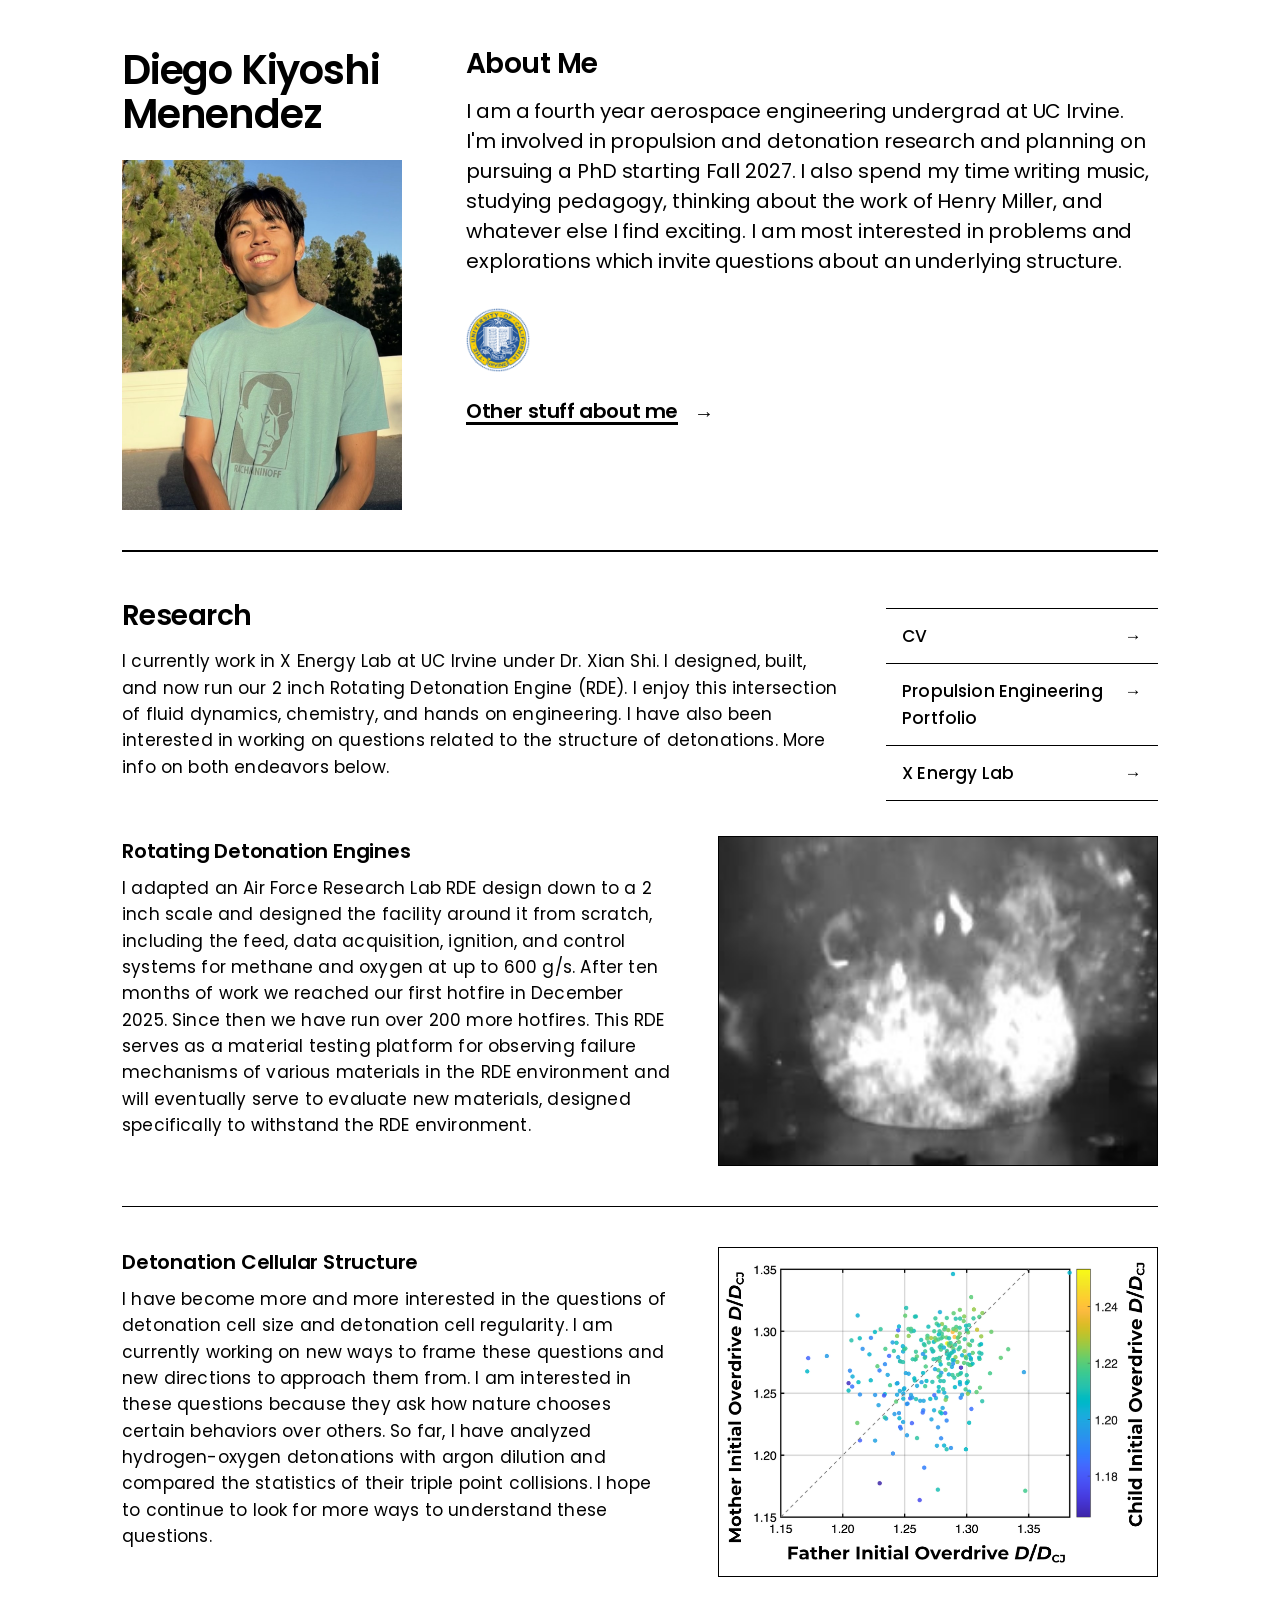
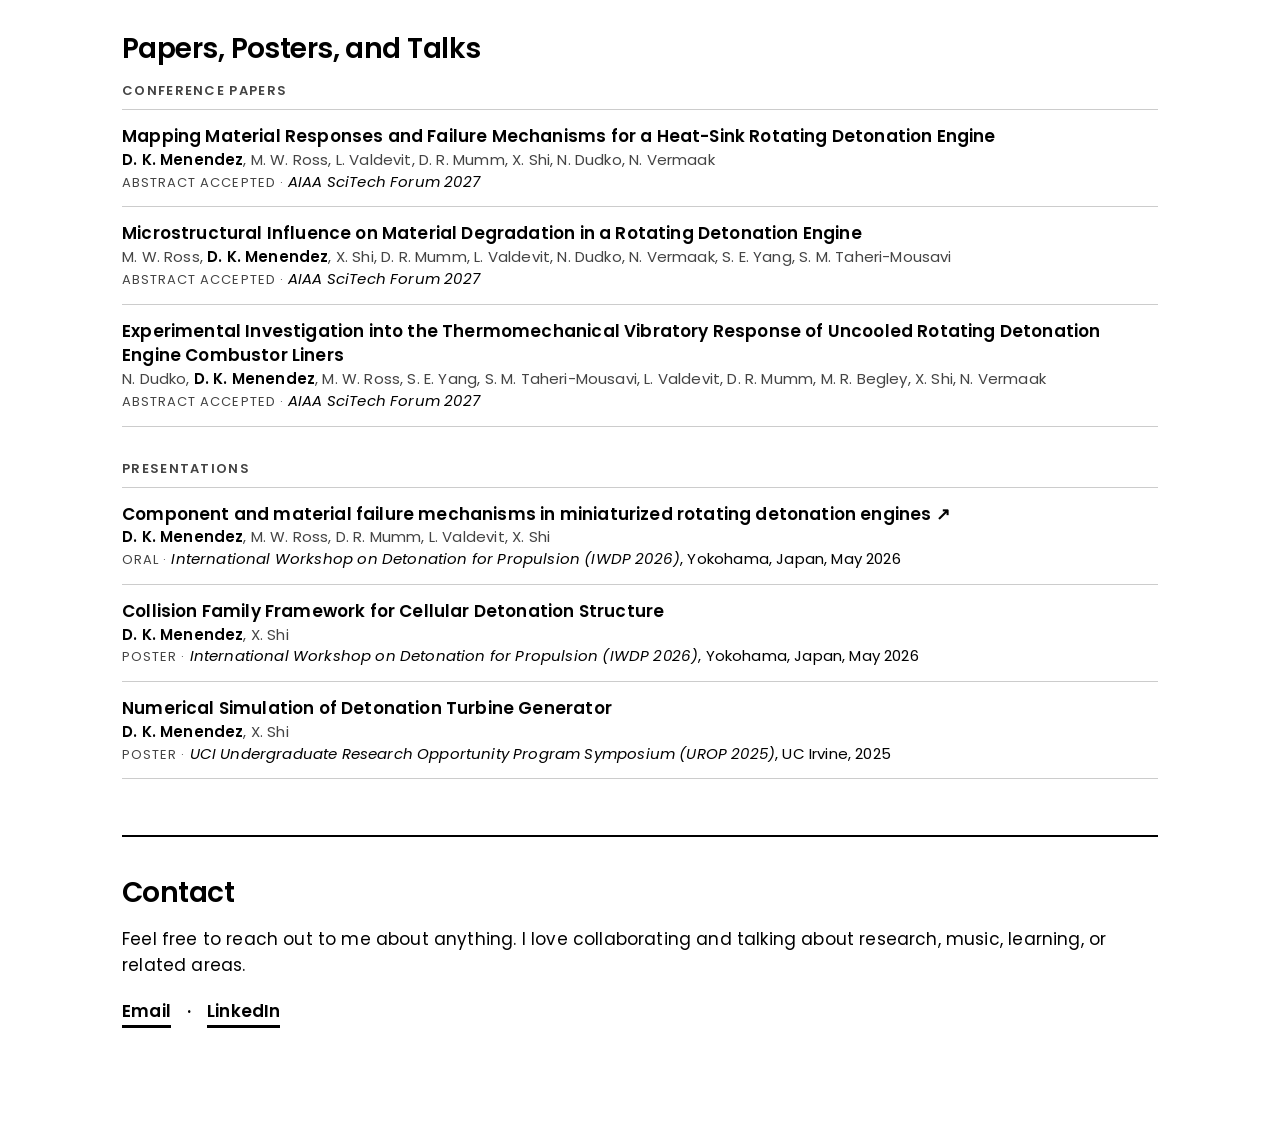
==== commit e3234f74: "Update home blurb and styles" ====
--- a/index.html
+++ b/index.html
@@ -51,7 +51,7 @@
       <article class="thread" id="thread-2">
         <div class="thread-body">
         <h3>Detonation Cellular Structure</h3>
-        <p>I have become more and more interested in the questions of detonation cell size and detonation cell regularity. I think these problems are within our grasp and the right framing would help answer them. I am interested in these questions because they ask how nature chooses certain behaviors over others. So far, I have analyzed hydrogen-oxygen detonations with argon dilution and compared the statistics of their triple point collisions. I hope to continue to look for more ways to understand these questions.</p>
+        <p>I have become more and more interested in the questions of detonation cell size and detonation cell regularity. I am currently working on new ways to frame these questions and new directions to approach them from. I am interested in these questions because they ask how nature chooses certain behaviors over others. So far, I have analyzed hydrogen-oxygen detonations with argon dilution and compared the statistics of their triple point collisions. I hope to continue to look for more ways to understand these questions.</p>
         </div>
         <figure class="thread-media">
           <img src="media/cell-structure.png" alt="Scatter plot of mother versus father collision initial overdrive, with each point colored by the child collision initial overdrive">
--- a/style.css
+++ b/style.css
@@ -216,6 +216,14 @@
 .prose .inset-left { float: left; width: 260px; margin: 4px 32px 16px 0; }
 .prose .crop img { aspect-ratio: 3 / 4; object-fit: cover; object-position: center 35%; }
 .prose::after { content: ""; display: block; clear: both; }
+/* Music page */
+.prose .photo-row { margin: 32px 0 0; }
+.photo-grid { display: grid; grid-template-columns: repeat(3, 1fr); gap: 12px; }
+.photo-grid img { display: block; width: 100%; aspect-ratio: 4 / 3; object-fit: cover; border: 1px solid currentColor; }
+.photo-row figcaption { margin-top: 10px; font-size: 15px; color: #444; }
+.music-lead { font-size: 20px; line-height: 1.5; }
+.prose .music-links { display: flex; flex-wrap: wrap; gap: 12px 28px; margin: 24px 0 0; }
+
 .essay { max-width: 760px; padding-bottom: 40px; }
 .essay h2 { margin-bottom: 16px; }
 .essay p { margin: 0; }
@@ -301,6 +309,7 @@
 .tile:hover .tile-arrow, .tile:focus-visible .tile-arrow { transform: translateX(8px); }
 
 @media (max-width: 760px) {
+  .photo-grid { grid-template-columns: 1fr; }
   .prose .inset-left { float: none; width: 60%; max-width: 260px; margin: 0 0 24px; }
   .prose .side { float: none; width: 100%; margin: 0 0 24px; }
   .prose .inset-right { float: none; width: 60%; max-width: 260px; margin: 0 0 24px; }
@@ -321,3 +330,28 @@
   .logo-box { flex-direction: column; align-items: flex-start; gap: 16px; padding: 0; }
   .side { position: static; order: -1; }
 }
+
+/* Favorites box */
+.prose .listen-intro { font-size: 20px; font-weight: 700; line-height: 1.2; margin: 0; }
+.prose .listen-sub { font-size: 15px; color: #444; margin: 4px 0 20px; padding-bottom: 16px; border-bottom: 1px solid #000; }
+.listen ul { list-style: none; margin: 0; padding: 0; }
+.listen li { margin: 0 0 16px; font-size: 16px; line-height: 1.45; }
+.listen li a { color: inherit; text-decoration: underline; text-underline-offset: 3px; text-decoration-thickness: 1px; }
+.listen li a:hover { text-decoration-thickness: 2px; }
+
+/* Two columns */
+.prose.music-cols { display: grid; grid-template-columns: 1fr 400px; gap: 48px; margin-top: 40px; align-items: start; }
+.music-cols h2 { font-size: 20px; font-weight: 700; line-height: 1.2; margin: 0 0 16px; }
+.music-cols .col-side { padding-left: 28px; border-left: 1px solid #000; }
+@media (max-width: 760px) { .prose.music-cols { display: block; } .music-cols .col-side { padding: 24px 0 0; margin-top: 32px; border-left: 0; border-top: 1px solid #000; } }
+
+/* Pedagogy posts */
+.post p { max-width: 760px; }
+.post { padding: 28px 0; border-bottom: 1px solid #000; }
+.post:first-child { padding-top: 0; }
+.post h2 { font-size: 28px; line-height: 1.15; margin: 0 0 12px; }
+.post h2 a { text-decoration: none; color: inherit; }
+.post h2 a:hover { text-decoration: underline; text-underline-offset: 4px; }
+.post p { margin: 0 0 14px; }
+.post .post-more { margin: 0; }
+.posts-intro { max-width: 760px; margin: 0 0 40px; font-size: 20px; line-height: 1.5; }
